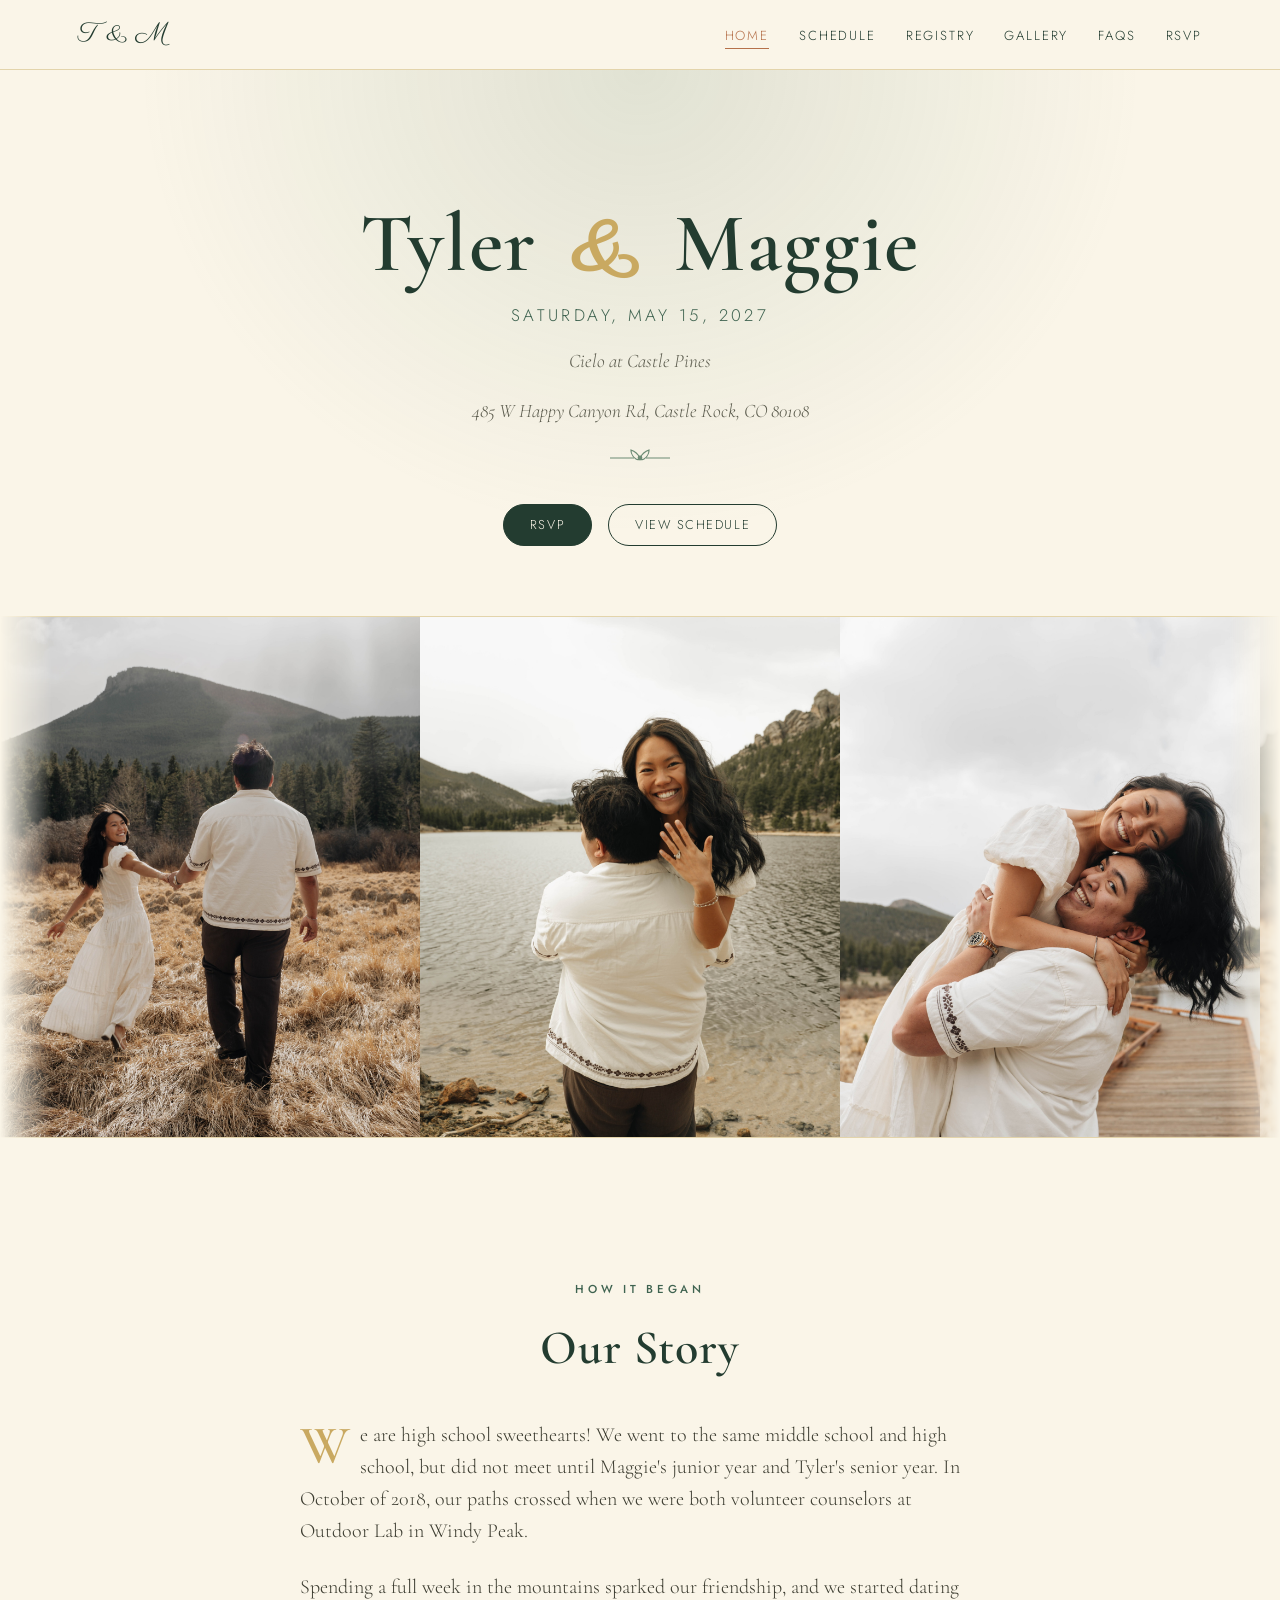
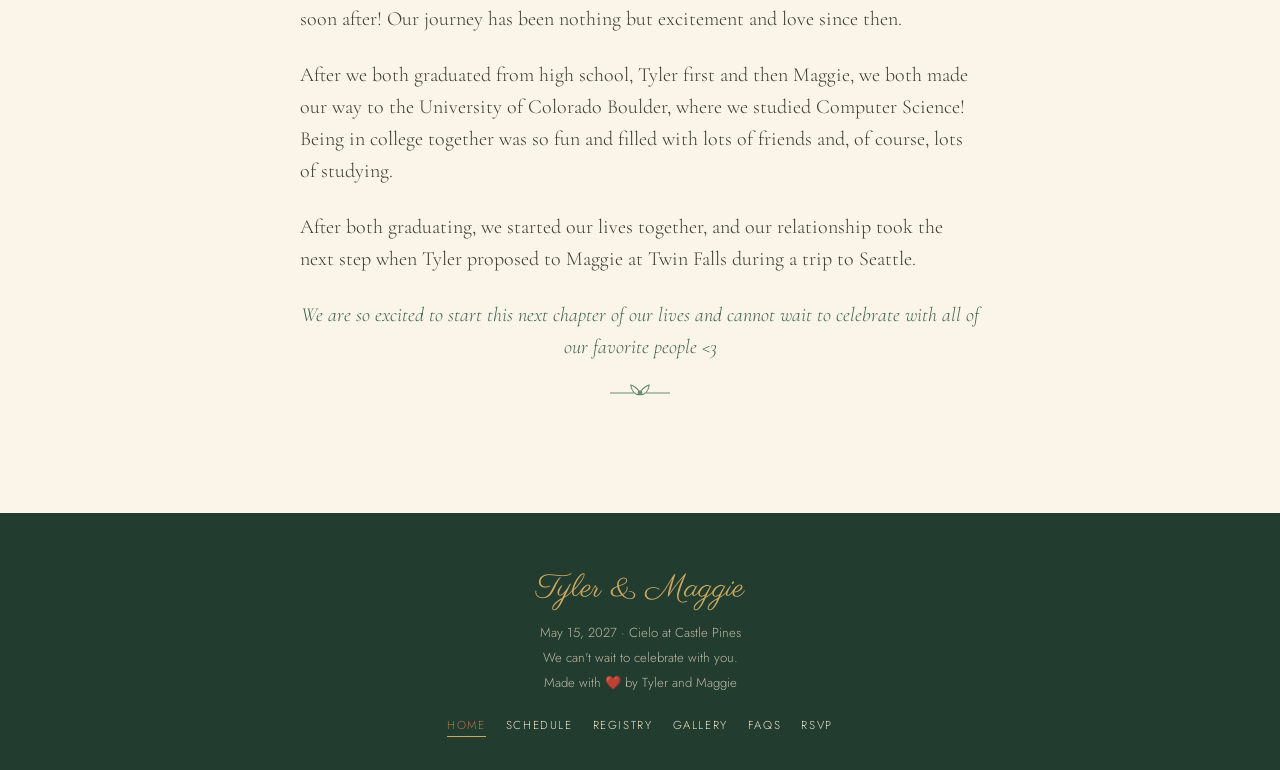
==== index.html @ 999fbcf8 "Push" ====
<!DOCTYPE html>
<html lang="en">
<head>
<meta charset="UTF-8">
<meta name="viewport" content="width=device-width, initial-scale=1.0">
<title>Tyler &amp; Maggie — adsMay 15, 2027</title>
<link rel="preconnect" href="https://fonts.googleapis.com">
<link href="https://fonts.googleapis.com/css2?family=Cormorant+Garamond:ital,wght@0,400;0,500;0,600;1,500&family=Jost:wght@300;400;500;600&family=Parisienne&display=swap" rel="stylesheet">
<link rel="stylesheet" href="styles.css">
</head>
<body>

<header>
  <div class="nav-wrap">
    <a href="index.html" class="brand">T &amp; M</a>
    <button class="nav-toggle" id="navToggle" aria-label="Toggle menu" aria-expanded="false">&#9776;</button>
    <nav>
      <ul id="navList">
        <li><a href="index.html">Home</a></li>
        <li><a href="schedule.html">Schedule</a></li>
        <li><a href="registry.html">Registry</a></li>
        <li><a href="gallery.html">Gallery</a></li>
        <li><a href="faqs.html">FAQs</a></li>
        <li><a href="rsvp.html">RSVP</a></li>
      </ul>
    </nav>
  </div>
</header>

<section class="hero">
  <h1 class="hero-names">Tyler <span class="hero-amp">&amp;</span> Maggie</h1>
  <p class="hero-date">Saturday, May 15, 2027</p>
  <p class="hero-loc">Cielo at Castle Pines</p>
  <p class="hero-loc">485 W Happy Canyon Rd, Castle Rock, CO 80108</p>
  <svg class="sprig" viewBox="0 0 64 24" fill="none" stroke="currentColor" stroke-width="1.2">
    <path d="M2 12h24M38 12h24"/>
    <path d="M32 12c-3-6-9-8-9-8s0 6 5 9c3 2 4-1 4-1z"/>
    <path d="M32 12c3-6 9-8 9-8s0 6-5 9c-3 2-4-1-4-1z"/>
    <circle cx="32" cy="12" r="2.4" fill="currentColor" stroke="none"/>
  </svg>
  <div class="hero-cta">
    <a href="rsvp.html" class="btn">RSVP</a>
    <a href="schedule.html" class="btn btn-outline">View Schedule</a>
  </div>
</section>

<div class="marquee-section">
  <div class="marquee-frame">
    <div class="marquee-track" id="marqueeTrack">
      <img src="/pictures/marquee1.JPG" alt="Couple photo one">
      <img src="/pictures/marquee2.JPG" alt="Couple photo two">
      <img src="/pictures/marquee3.JPG" alt="Couple photo three">
      <img src="/pictures/marquee4.JPG" alt="Couple photo four">
      <img src="/pictures/marquee1.JPG" alt="Couple photo one">
      <img src="/pictures/marquee2.JPG" alt="Couple photo two">
      <img src="/pictures/marquee3.JPG" alt="Couple photo three">
      <img src="/pictures/marquee4.JPG" alt="Couple photo four">
    </div>
  </div>
</div>

<section id="our-story">
  <div class="section-head">
    <p class="eyebrow">How It Began</p>
    <h2>Our Story</h2>
  </div>
  <div class="story-text">
    <p class="story-lead">We are high school sweethearts! We went to the same middle school and high school, but did not meet until Maggie's junior year and Tyler's senior year. In October of 2018, our paths crossed when we were both volunteer counselors at Outdoor Lab in Windy Peak.</p>
    <p>Spending a full week in the mountains sparked our friendship, and we started dating soon after! Our journey has been nothing but excitement and love since then.</p>
    <p>After we both graduated from high school, Tyler first and then Maggie, we both made our way to the University of Colorado Boulder, where we studied Computer Science! Being in college together was so fun and filled with lots of friends and, of course, lots of studying.</p>
    <p>After both graduating, we started our lives together, and our relationship took the next step when Tyler proposed to Maggie at Twin Falls during a trip to Seattle.</p>
    <p class="story-close">We are so excited to start this next chapter of our lives and cannot wait to celebrate with all of our favorite people <span aria-hidden="true">&lt;3</span></p>
  </div>
  <svg class="sprig" viewBox="0 0 64 24" fill="none" stroke="currentColor" stroke-width="1.2">
    <path d="M2 12h24M38 12h24"/>
    <path d="M32 12c-3-6-9-8-9-8s0 6 5 9c3 2 4-1 4-1z"/>
    <path d="M32 12c3-6 9-8 9-8s0 6-5 9c-3 2-4-1-4-1z"/>
    <circle cx="32" cy="12" r="2.4" fill="currentColor" stroke="none"/>
  </svg>
</section>

<footer>
  <span class="script">Tyler &amp; Maggie</span>
  <p>May 15, 2027 &middot; Cielo at Castle Pines</p>
  <p>We can't wait to celebrate with you.</p>
  <p>Made with ❤️ by Tyler and Maggie</p>
  <nav>
    <ul>
      <li><a href="index.html">Home</a></li>
      <li><a href="schedule.html">Schedule</a></li>
      <li><a href="registry.html">Registry</a></li>
      <li><a href="gallery.html">Gallery</a></li>
      <li><a href="faqs.html">FAQs</a></li>
      <li><a href="rsvp.html">RSVP</a></li>
    </ul>
  </nav>
</footer>

<script src="script.js"></script>
</body>
</html>
---- styles.css ----
:root{
  --evergreen-deep:#233c30;
  --evergreen:#3f6350;
  --evergreen-light:#6c8b74;
  --cream:#faf5e8;
  --parchment:#efe4c8;
  --parchment-dark:#e3d4ab;
  --gold:#c9a961;
  --rust:#b5714a;
  --ink:#2a2a22;
  --shadow: 0 10px 30px rgba(35,60,48,0.15);
}

*{box-sizing:border-box;}
html{scroll-behavior:smooth;}
body{
  margin:0;
  background:var(--cream);
  color:var(--ink);
  font-family:'Jost', sans-serif;
  font-weight:300;
  line-height:1.6;
  -webkit-font-smoothing:antialiased;
}
h1,h2,h3,h4{
  font-family:'Cormorant Garamond', serif;
  font-weight:600;
  color:var(--evergreen-deep);
  margin:0 0 .3em;
  letter-spacing:.02em;
}
.script{
  font-family:'Parisienne', cursive;
  font-weight:400;
  color:var(--gold);
}
a{color:inherit;}
img{max-width:100%;display:block;}
::selection{background:var(--gold);color:var(--cream);}
:focus-visible{outline:3px solid var(--rust);outline-offset:3px;}

.eyebrow{
  text-transform:uppercase;
  letter-spacing:.32em;
  font-size:.72rem;
  color:var(--evergreen);
  font-weight:500;
}

/* ---------- botanical divider ---------- */
.sprig{
  width:64px;height:24px;
  margin:18px auto;
  color:var(--evergreen-light);
  display:block;
}

/* ---------- header / nav ---------- */
header{
  position:sticky;top:0;z-index:100;
  background:rgba(250,245,232,0.94);
  backdrop-filter:blur(6px);
  border-bottom:1px solid var(--parchment-dark);
}
.nav-wrap{
  max-width:1180px;margin:0 auto;
  display:flex;align-items:center;justify-content:space-between;
  padding:14px 28px;
}
.brand{
  font-family:'Parisienne', cursive;
  font-size:1.6rem;
  color:var(--evergreen-deep);
  text-decoration:none;
}
nav ul{
  list-style:none;display:flex;gap:30px;margin:0;padding:0;
}
nav a{
  text-decoration:none;
  font-size:.82rem;
  letter-spacing:.14em;
  text-transform:uppercase;
  color:var(--evergreen-deep);
  position:relative;
  padding-bottom:4px;
}
nav a::after{
  content:"";position:absolute;left:0;bottom:0;
  width:0;height:1px;background:var(--rust);
  transition:width .3s ease;
}
nav a:hover::after, nav a:focus-visible::after{width:100%;}
nav a.active::after{width:100%;}
nav a.active{color:var(--rust);}
.nav-toggle{display:none;background:none;border:none;font-size:1.6rem;color:var(--evergreen-deep);cursor:pointer;}

@media (max-width:860px){
  nav ul{
    position:fixed;top:64px;right:0;left:0;
    flex-direction:column;background:var(--cream);
    padding:24px 28px;gap:20px;
    border-bottom:1px solid var(--parchment-dark);
    transform:translateY(-130%);
    transition:transform .35s ease;
  }
  nav ul.open{transform:translateY(0);}
  .nav-toggle{display:block;}
}

/* ---------- page header banner (for inner pages) ---------- */
.page-banner{
  padding:90px 24px 24px;
  text-align:center;
  background:
    radial-gradient(ellipse at top, rgba(108,139,116,0.18), transparent 60%),
    var(--cream);
}
.page-banner h1{font-size:clamp(2.2rem,5vw,3.4rem);}
.page-banner p{color:var(--evergreen);letter-spacing:.14em;text-transform:uppercase;font-size:.8rem;margin-top:6px;}

/* ---------- hero (home page) ---------- */
.hero{
  position:relative;
  padding:120px 24px 70px;
  text-align:center;
  background:
    radial-gradient(ellipse at top, rgba(108,139,116,0.18), transparent 60%),
    var(--cream);
  overflow:hidden;
}
.hero-names{
  font-size:clamp(2.6rem,7vw,5.2rem);
  line-height:1.05;
  margin:10px 0 6px;
}
.hero-amp{color:var(--gold);font-family:'Parisienne',cursive;padding:0 12px;}
.hero-date{
  font-size:1.05rem;letter-spacing:.2em;text-transform:uppercase;
  color:var(--evergreen);margin-top:8px;
}
.hero-loc{color:#5b5b4d;margin-top:6px;font-style:italic;font-family:'Cormorant Garamond',serif;font-size:1.2rem;}
.hero-address{color:#8a8a78;margin-top:4px;font-size:.8rem;letter-spacing:.08em;text-transform:uppercase;}

.hero-cta{
  display:flex;gap:16px;justify-content:center;margin-top:34px;flex-wrap:wrap;
}

/* ---------- marquee ---------- */
.marquee-section{padding:0 0 90px;}
.marquee-frame{
  position:relative;
  overflow:hidden;
  border-top:1px solid var(--parchment-dark);
  border-bottom:1px solid var(--parchment-dark);
  mask-image: linear-gradient(90deg, transparent, black 4%, black 96%, transparent);
  -webkit-mask-image: linear-gradient(90deg, transparent, black 4%, black 96%, transparent);
}
.marquee-track{
  display:flex;
  width:max-content;
  gap:0;
  animation:scroll-left 28s linear infinite;
}
.marquee-track img{
  width:420px;height:520px;object-fit:cover;
  display:block;
  margin:0;
  border:0;
}
@keyframes scroll-left{
  from{transform:translateX(0);}
  to{transform:translateX(-50%);}
}

/* ---------- generic section ---------- */
section{padding:40px 24px 90px;max-width:1180px;margin:0 auto;}
.section-head{text-align:center;margin-bottom:32px;}
.section-head h2{font-size:clamp(2rem,4vw,3rem);}

.band-alt-wrap{background:var(--parchment);}
.band-alt-wrap section{padding:40px 24px 70px;}

/* ---------- our story ---------- */
.story-text{
  max-width:680px;margin:0 auto;
  font-family:'Cormorant Garamond', serif;
  font-size:1.25rem;
  color:#3c3c30;
}
.story-text p{margin:0 0 24px;}
.story-text p:last-child{margin-bottom:0;}
.story-lead::first-letter{
  font-size:3.4rem;
  float:left;
  line-height:.8;
  padding:6px 10px 0 0;
  color:var(--gold);
  font-weight:600;
}
.story-close{
  font-style:italic;
  color:var(--evergreen);
  text-align:center;
}

/* ---------- intro teasers on home ---------- */
.teaser-grid{
  display:grid;grid-template-columns:repeat(auto-fit,minmax(220px,1fr));
  gap:26px;
}
.teaser-card{
  background:#fff;border:1px solid var(--parchment-dark);
  border-radius:6px;padding:34px 24px;text-align:center;
  text-decoration:none;
  transition:transform .25s ease, box-shadow .25s ease;
}
.teaser-card:hover{transform:translateY(-6px);box-shadow:var(--shadow);}
.teaser-icon{width:38px;height:38px;margin:0 auto 14px;color:var(--evergreen);}
.teaser-card h3{font-size:1.3rem;margin-bottom:6px;}
.teaser-card p{font-size:.85rem;color:#6b6b5e;margin:0;}

/* ---------- schedule ---------- */
.timeline{
  position:relative;max-width:640px;margin:0 auto;
  padding-left:36px;
}
.timeline::before{
  content:"";position:absolute;left:6px;top:6px;bottom:6px;
  width:1px;background:var(--evergreen-light);
}
.tl-item{position:relative;padding-bottom:44px;}
.tl-item:last-child{padding-bottom:0;}
.tl-item::before{
  content:"";position:absolute;left:-36px;top:4px;
  width:13px;height:13px;border-radius:50%;
  background:var(--cream);border:2px solid var(--gold);
}
.tl-time{
  font-size:.78rem;letter-spacing:.16em;text-transform:uppercase;
  color:var(--rust);font-weight:500;
}
.tl-item h3{margin:4px 0 4px;font-size:1.5rem;}
.tl-item p{margin:0;color:#54544a;font-size:.95rem;}

/* ---------- registry ---------- */
.registry-grid{
  display:grid;grid-template-columns:repeat(auto-fit,minmax(230px,1fr));
  gap:26px;
}
.registry-single{
  max-width:420px;margin:0 auto;text-align:center;
  background:#fff;border:1px solid var(--parchment-dark);
  border-radius:6px;padding:50px 40px;box-shadow:var(--shadow);
}
.registry-single .registry-icon{width:48px;height:48px;margin:0 auto 18px;color:var(--evergreen);}
.registry-single h3{font-size:1.7rem;margin-bottom:10px;}
.registry-single p{font-size:.95rem;color:#6b6b5e;margin-bottom:26px;line-height:1.7;}
.registry-card{
  background:#fff;border:1px solid var(--parchment-dark);
  border-radius:6px;padding:34px 24px;text-align:center;
  transition:transform .25s ease, box-shadow .25s ease;
}
.registry-card:hover{transform:translateY(-6px);box-shadow:var(--shadow);}
.registry-icon{
  width:44px;height:44px;margin:0 auto 16px;color:var(--evergreen);
}
.registry-card h3{font-size:1.4rem;margin-bottom:8px;}
.registry-card p{font-size:.88rem;color:#6b6b5e;margin-bottom:20px;}
.btn{
  display:inline-block;padding:10px 26px;
  background:var(--evergreen-deep);color:var(--cream);
  text-decoration:none;border-radius:30px;font-size:.8rem;
  letter-spacing:.12em;text-transform:uppercase;
  border:1px solid var(--evergreen-deep);
  transition:background .25s ease, color .25s ease;
  cursor:pointer;font-family:'Jost',sans-serif;
}
.btn:hover{background:transparent;color:var(--evergreen-deep);}
.btn-outline{background:transparent;color:var(--evergreen-deep);}
.btn-outline:hover{background:var(--evergreen-deep);color:var(--cream);}

/* ---------- gallery wall ---------- */
.gallery-wall{
  display:grid;
  grid-template-columns:repeat(4, 1fr);
  grid-auto-rows:150px;
  gap:6px;
}
.tile{
  overflow:hidden;
  border-radius:18px;
  position:relative;
}
.tile img{
  width:100%;height:100%;
  object-fit:cover;
  display:block;
  transition:transform .4s ease;
}
.tile:hover img{transform:scale(1.06);}

/* Three 4-column x 2-row blocks stacked to form a 4x6 grid — 12 tiles, no gaps */
.tile:nth-child(1){grid-column:1 / 3;grid-row:1 / 3;}
.tile:nth-child(2){grid-column:3 / 4;grid-row:1 / 2;}
.tile:nth-child(3){grid-column:4 / 5;grid-row:1 / 2;}
.tile:nth-child(4){grid-column:3 / 5;grid-row:2 / 3;}

.tile:nth-child(5){grid-column:1 / 2;grid-row:3 / 4;}
.tile:nth-child(6){grid-column:2 / 3;grid-row:3 / 4;}
.tile:nth-child(7){grid-column:1 / 3;grid-row:4 / 5;}
.tile:nth-child(8){grid-column:3 / 5;grid-row:3 / 5;}

.tile:nth-child(9){grid-column:1 / 3;grid-row:5 / 6;}
.tile:nth-child(10){grid-column:1 / 2;grid-row:6 / 7;}
.tile:nth-child(11){grid-column:2 / 3;grid-row:6 / 7;}
.tile:nth-child(12){grid-column:3 / 5;grid-row:5 / 7;}

@media (max-width:700px){
  .gallery-wall{grid-template-columns:repeat(2, 1fr);grid-auto-rows:150px;}
  .gallery-wall .tile{grid-column:auto !important;grid-row:span 1 !important;}
}

/* ---------- FAQ ---------- */
.faq-list{max-width:760px;margin:0 auto;}
details{
  border-bottom:1px solid var(--parchment-dark);
  padding:20px 4px;
}
summary{
  cursor:pointer;list-style:none;
  display:flex;align-items:center;justify-content:space-between;
  font-family:'Cormorant Garamond',serif;font-size:1.3rem;
  color:var(--evergreen-deep);font-weight:600;
}
summary::-webkit-details-marker{display:none;}
summary::after{
  content:"+";font-size:1.5rem;color:var(--rust);
  transition:transform .3s ease;font-family:'Jost',sans-serif;font-weight:300;
}
details[open] summary::after{transform:rotate(45deg);}
details p{margin:14px 0 0;color:#54544a;font-size:.95rem;padding-right:20px;}

/* ---------- RSVP ---------- */
.rsvp-box{
  max-width:680px;margin:0 auto;
  background:#fff;border:1px solid var(--parchment-dark);
  border-radius:8px;padding:50px 40px;box-shadow:var(--shadow);
}
.form-row{margin-bottom:22px;display:flex;flex-direction:column;gap:8px;}
.form-row label{
  font-size:.78rem;letter-spacing:.12em;text-transform:uppercase;
  color:var(--evergreen);
}
.form-row input[type=text], .form-row input[type=email], .form-row input[type=number], .form-row select, .form-row textarea{
  font-family:'Jost',sans-serif;font-size:1rem;
  padding:11px 14px;border:1px solid var(--parchment-dark);
  border-radius:4px;background:var(--cream);color:var(--ink);
}
.form-row textarea{resize:vertical;min-height:90px;}
.two-col{display:grid;grid-template-columns:1fr 1fr;gap:20px;}
.radio-group{display:flex;gap:14px;}
.radio-group label{
  flex:1;text-align:center;padding:12px;border:1px solid var(--parchment-dark);
  border-radius:4px;cursor:pointer;font-size:.85rem;text-transform:none;letter-spacing:0;
  color:var(--ink);transition:all .2s ease;
}
.radio-group input{display:none;}
.radio-group input:checked + span{color:var(--cream);}
.radio-group label:has(input:checked){background:var(--evergreen-deep);border-color:var(--evergreen-deep);color:var(--cream);}
.rsvp-section-label{
  font-family:'Cormorant Garamond',serif;font-style:italic;
  color:var(--evergreen);font-size:1.1rem;
  margin:8px 0 16px;padding-top:10px;
  border-top:1px solid var(--parchment-dark);
}
.rsvp-section-label:first-child{border-top:0;padding-top:0;margin-top:0;}
.guest-card{
  background:var(--cream);border:1px solid var(--parchment-dark);
  border-radius:6px;padding:20px 20px 4px;margin-bottom:18px;
  animation:fade-in .25s ease;
}
.guest-card h4{
  font-size:1.05rem;color:var(--rust);margin-bottom:14px;
  letter-spacing:.04em;
}
@keyframes fade-in{
  from{opacity:0;transform:translateY(-6px);}
  to{opacity:1;transform:translateY(0);}
}
.rsvp-submit{width:100%;text-align:center;padding:14px;font-size:.85rem;margin-top:6px;}
.seal{
  width:80px;height: 80px;border-radius:50%;
  background:var(--rust);color:var(--cream);
  display:flex;align-items:center;justify-content:center;
  margin:0 auto 18px;font-family:'Parisienne',cursive;font-size:1.5rem;
  box-shadow:0 4px 10px rgba(181,113,74,.4);
}
.form-msg{text-align:center;margin-top:16px;font-size:.9rem;color:var(--evergreen);display:none;}

@media (max-width:600px){
  .two-col{grid-template-columns:1fr;}
  .rsvp-box{padding:36px 22px;}
}

/* ---------- footer ---------- */
footer{
  background:var(--evergreen-deep);color:var(--parchment);
  text-align:center;padding:50px 24px 34px;
}
footer .script{color:var(--gold);font-size:2rem;display:block;margin-bottom:8px;}
footer p{font-size:.82rem;opacity:.75;margin:4px 0;}
footer nav{margin-top:18px;}
footer nav ul{
  position:static;flex-direction:row;justify-content:center;flex-wrap:wrap;
  background:transparent;padding:0;transform:none;border:0;gap:20px;
}
footer nav a{color:var(--parchment);font-size:.72rem;}
footer nav a::after{background:var(--gold);}

@media (prefers-reduced-motion: reduce){
  html{scroll-behavior:auto;}
  .marquee-track{animation:none;}
  *{transition:none !important;}
}
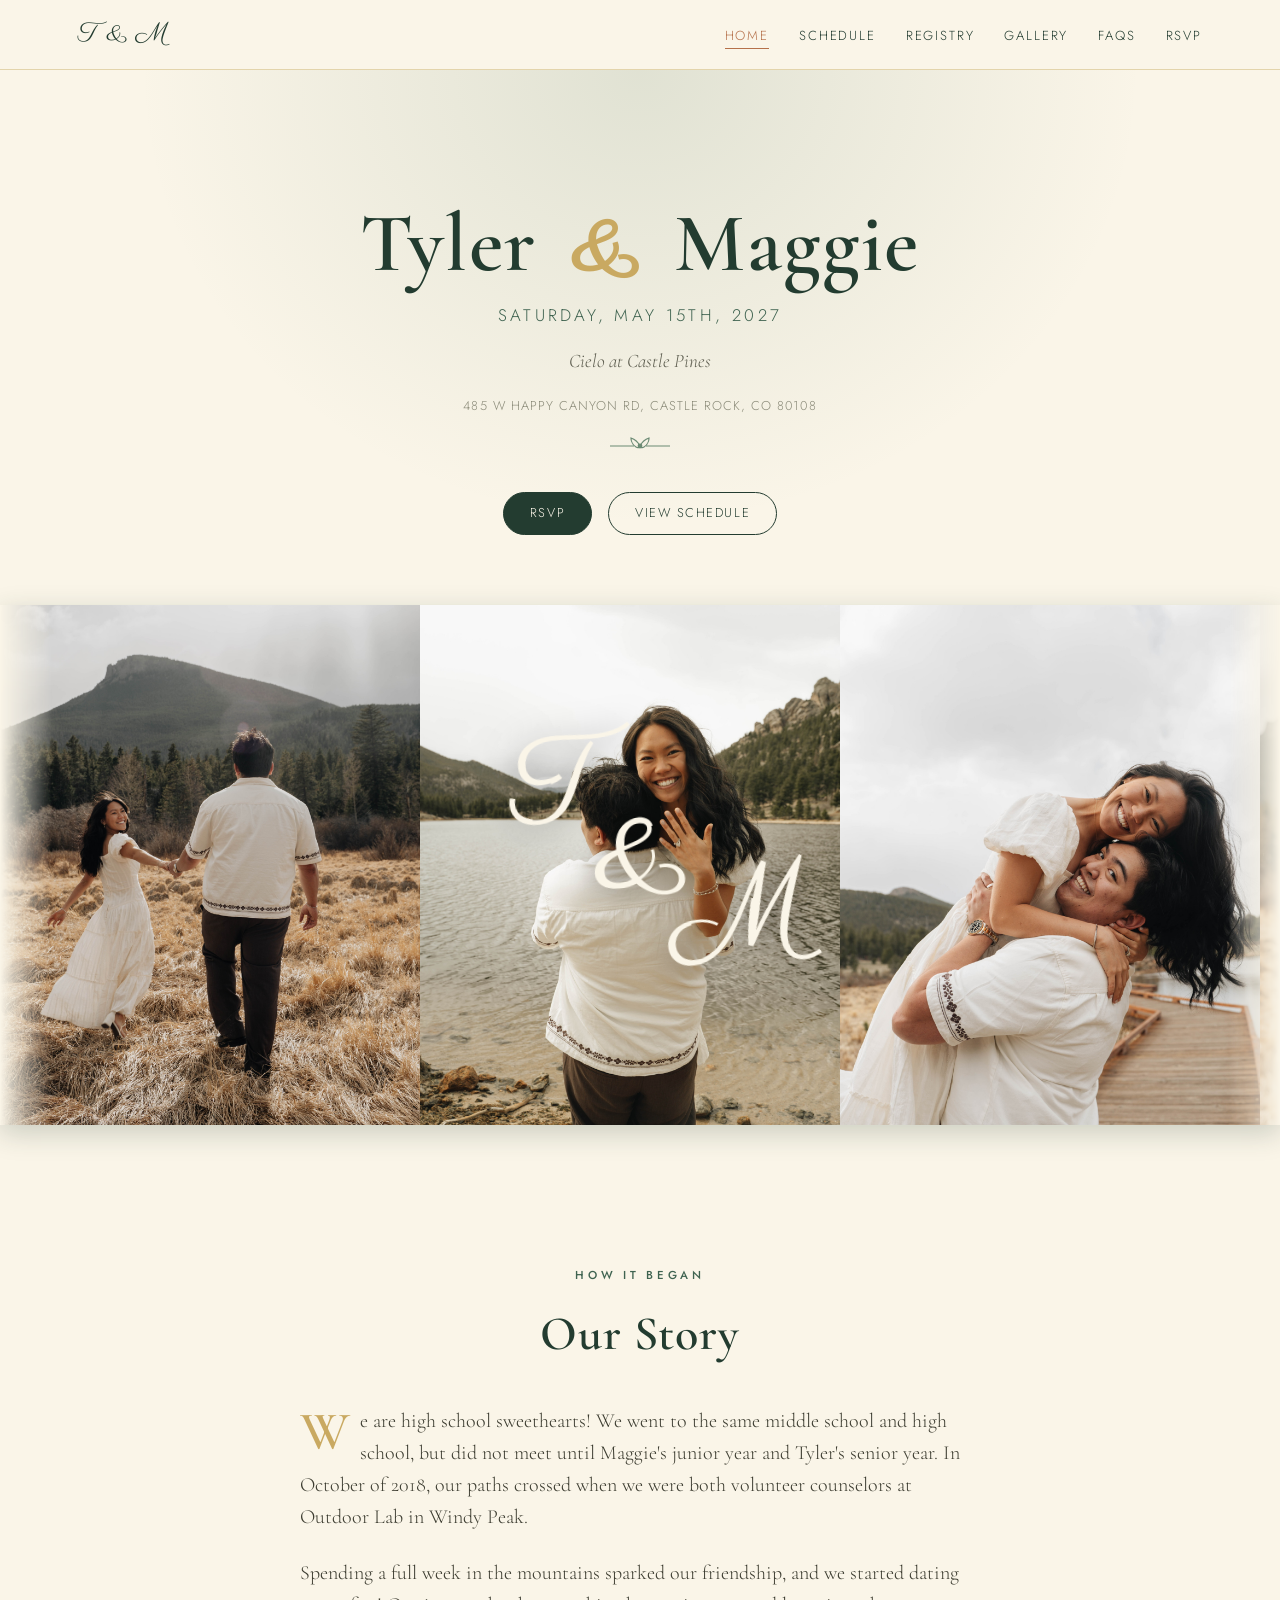
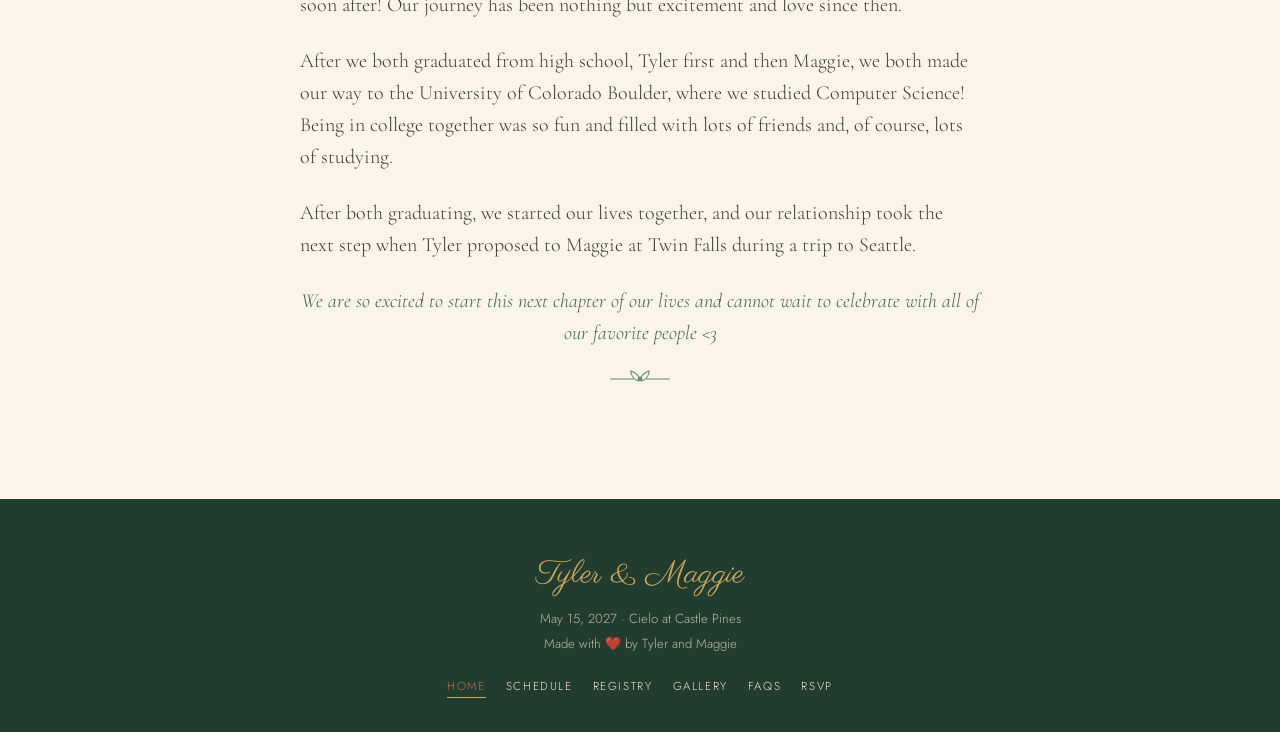
==== commit 8febc3f7: "Updates" ====
--- a/index.html
+++ b/index.html
@@ -3,7 +3,7 @@
 <head>
 <meta charset="UTF-8">
 <meta name="viewport" content="width=device-width, initial-scale=1.0">
-<title>Tyler &amp; Maggie — adsMay 15, 2027</title>
+<title>Tyler &amp; Maggie — May 15, 2027</title>
 <link rel="preconnect" href="https://fonts.googleapis.com">
 <link href="https://fonts.googleapis.com/css2?family=Cormorant+Garamond:ital,wght@0,400;0,500;0,600;1,500&family=Jost:wght@300;400;500;600&family=Parisienne&display=swap" rel="stylesheet">
 <link rel="stylesheet" href="styles.css">
@@ -29,9 +29,9 @@
 
 <section class="hero">
   <h1 class="hero-names">Tyler <span class="hero-amp">&amp;</span> Maggie</h1>
-  <p class="hero-date">Saturday, May 15, 2027</p>
+  <p class="hero-date">Saturday, May 15th, 2027</p>
   <p class="hero-loc">Cielo at Castle Pines</p>
-  <p class="hero-loc">485 W Happy Canyon Rd, Castle Rock, CO 80108</p>
+  <p class="hero-address">485 W Happy Canyon Rd, Castle Rock, CO 80108</p>
   <svg class="sprig" viewBox="0 0 64 24" fill="none" stroke="currentColor" stroke-width="1.2">
     <path d="M2 12h24M38 12h24"/>
     <path d="M32 12c-3-6-9-8-9-8s0 6 5 9c3 2 4-1 4-1z"/>
@@ -46,15 +46,24 @@
 
 <div class="marquee-section">
   <div class="marquee-frame">
-    <div class="marquee-track" id="marqueeTrack">
-      <img src="/pictures/marquee1.JPG" alt="Couple photo one">
-      <img src="/pictures/marquee2.JPG" alt="Couple photo two">
-      <img src="/pictures/marquee3.JPG" alt="Couple photo three">
-      <img src="/pictures/marquee4.JPG" alt="Couple photo four">
-      <img src="/pictures/marquee1.JPG" alt="Couple photo one">
-      <img src="/pictures/marquee2.JPG" alt="Couple photo two">
-      <img src="/pictures/marquee3.JPG" alt="Couple photo three">
-      <img src="/pictures/marquee4.JPG" alt="Couple photo four">
+    <div class="marquee-viewport">
+      <div class="marquee-track" id="marqueeTrack">
+        <img src="/pictures/marquee1.JPG" alt="Couple photo one">
+        <img src="/pictures/marquee2.JPG" alt="Couple photo two">
+        <img src="/pictures/marquee3.JPG" alt="Couple photo three">
+        <img src="/pictures/marquee4.JPG" alt="Couple photo four">
+        <img src="/pictures/marquee1.JPG" alt="" aria-hidden="true">
+        <img src="/pictures/marquee2.JPG" alt="" aria-hidden="true">
+        <img src="/pictures/marquee3.JPG" alt="" aria-hidden="true">
+        <img src="/pictures/marquee4.JPG" alt="" aria-hidden="true">
+      </div>
+    </div>
+    <div class="marquee-overlay" aria-hidden="true">
+      <svg viewBox="0 0 300 260" class="monogram-svg">
+        <text x="40" y="90" class="monogram-letter monogram-1">T</text>
+        <text x="110" y="150" class="monogram-letter monogram-2">&amp;</text>
+        <text x="180" y="210" class="monogram-letter monogram-3">M</text>
+      </svg>
     </div>
   </div>
 </div>
@@ -82,7 +91,6 @@
 <footer>
   <span class="script">Tyler &amp; Maggie</span>
   <p>May 15, 2027 &middot; Cielo at Castle Pines</p>
-  <p>We can't wait to celebrate with you.</p>
   <p>Made with ❤️ by Tyler and Maggie</p>
   <nav>
     <ul>
--- a/styles.css
+++ b/styles.css
@@ -12,7 +12,7 @@
 }
 
 *{box-sizing:border-box;}
-html{scroll-behavior:smooth;}
+html{scroll-behavior:smooth;overflow-x:hidden;}
 body{
   margin:0;
   background:var(--cream);
@@ -21,6 +21,7 @@
   font-weight:300;
   line-height:1.6;
   -webkit-font-smoothing:antialiased;
+  overflow-x:hidden;
 }
 h1,h2,h3,h4{
   font-family:'Cormorant Garamond', serif;
@@ -105,7 +106,8 @@
     transition:transform .35s ease;
   }
   nav ul.open{transform:translateY(0);}
-  .nav-toggle{display:block;}
+  .nav-toggle{display:block;order:2;}
+  .nav-wrap nav{order:1;}
 }
 
 /* ---------- page header banner (for inner pages) ---------- */
@@ -150,9 +152,10 @@
 .marquee-section{padding:0 0 90px;}
 .marquee-frame{
   position:relative;
+  box-shadow:inset 0 0 0 3px var(--cream), 0 8px 26px rgba(35,60,48,0.22);
+}
+.marquee-viewport{
   overflow:hidden;
-  border-top:1px solid var(--parchment-dark);
-  border-bottom:1px solid var(--parchment-dark);
   mask-image: linear-gradient(90deg, transparent, black 4%, black 96%, transparent);
   -webkit-mask-image: linear-gradient(90deg, transparent, black 4%, black 96%, transparent);
 }
@@ -172,6 +175,29 @@
   from{transform:translateX(0);}
   to{transform:translateX(-50%);}
 }
+
+.marquee-overlay{
+  position:absolute;inset:0;
+  display:flex;align-items:center;justify-content:center;
+  pointer-events:none;
+  z-index:5;
+}
+.monogram-svg{
+  width:340px;max-width:78%;
+  overflow:visible;
+}
+.monogram-letter{
+  font-family:'Parisienne', cursive;
+  font-size:100px;
+  fill:var(--cream);
+  fill-opacity:0;
+  stroke:var(--cream);
+  stroke-width:2.5;
+  filter:drop-shadow(0 4px 14px rgba(0,0,0,0.5));
+}
+.monogram-1{transform:rotate(-8deg);transform-origin:40px 90px;}
+.monogram-2{transform:rotate(-4deg);transform-origin:110px 150px;}
+.monogram-3{transform:rotate(-9deg);transform-origin:180px 210px;}
 
 /* ---------- generic section ---------- */
 section{padding:40px 24px 90px;max-width:1180px;margin:0 auto;}
@@ -281,43 +307,66 @@
 .btn-outline:hover{background:var(--evergreen-deep);color:var(--cream);}
 
 /* ---------- gallery wall ---------- */
+.gallery-sparkle-wrap{
+  position:relative;
+}
 .gallery-wall{
   display:grid;
   grid-template-columns:repeat(4, 1fr);
-  grid-auto-rows:150px;
+  grid-auto-rows:278px;
   gap:6px;
+}
+.sparkle{
+  position:absolute;
+  color:var(--gold);
+  pointer-events:none;
+  z-index:6;
+  text-shadow:0 0 6px rgba(201,169,97,0.9), 0 0 2px rgba(255,255,255,0.8);
+  animation-name:sparkle-twinkle;
+  animation-timing-function:ease-in-out;
+  animation-iteration-count:infinite;
+}
+@keyframes sparkle-twinkle{
+  0%, 100%{opacity:0;transform:scale(0.3) rotate(0deg);}
+  50%{opacity:1;transform:scale(1) rotate(180deg);}
 }
 .tile{
   overflow:hidden;
   border-radius:18px;
   position:relative;
+  transition:transform .12s ease-out, box-shadow .2s ease-out;
+  will-change:transform;
+}
+.tile:hover{
+  box-shadow:0 18px 34px rgba(35,60,48,0.28);
+  z-index:2;
 }
 .tile img{
   width:100%;height:100%;
   object-fit:cover;
   display:block;
-  transition:transform .4s ease;
-}
-.tile:hover img{transform:scale(1.06);}
-
-/* Three 4-column x 2-row blocks stacked to form a 4x6 grid — 12 tiles, no gaps */
+}
+
+/* Explicit placement on a 4-column x 6-row grid (24 cells), 12 tiles.
+   Every tile spans equal columns and rows, so every photo is a true square —
+   just in two different sizes, fitted together with no gaps. */
 .tile:nth-child(1){grid-column:1 / 3;grid-row:1 / 3;}
 .tile:nth-child(2){grid-column:3 / 4;grid-row:1 / 2;}
 .tile:nth-child(3){grid-column:4 / 5;grid-row:1 / 2;}
-.tile:nth-child(4){grid-column:3 / 5;grid-row:2 / 3;}
-
-.tile:nth-child(5){grid-column:1 / 2;grid-row:3 / 4;}
-.tile:nth-child(6){grid-column:2 / 3;grid-row:3 / 4;}
-.tile:nth-child(7){grid-column:1 / 3;grid-row:4 / 5;}
-.tile:nth-child(8){grid-column:3 / 5;grid-row:3 / 5;}
-
-.tile:nth-child(9){grid-column:1 / 3;grid-row:5 / 6;}
-.tile:nth-child(10){grid-column:1 / 2;grid-row:6 / 7;}
-.tile:nth-child(11){grid-column:2 / 3;grid-row:6 / 7;}
+.tile:nth-child(4){grid-column:3 / 4;grid-row:2 / 3;}
+.tile:nth-child(5){grid-column:4 / 5;grid-row:2 / 3;}
+
+.tile:nth-child(6){grid-column:1 / 2;grid-row:3 / 4;}
+.tile:nth-child(7){grid-column:2 / 3;grid-row:3 / 4;}
+.tile:nth-child(8){grid-column:1 / 2;grid-row:4 / 5;}
+.tile:nth-child(9){grid-column:2 / 3;grid-row:4 / 5;}
+.tile:nth-child(10){grid-column:3 / 5;grid-row:3 / 5;}
+
+.tile:nth-child(11){grid-column:1 / 3;grid-row:5 / 7;}
 .tile:nth-child(12){grid-column:3 / 5;grid-row:5 / 7;}
 
 @media (max-width:700px){
-  .gallery-wall{grid-template-columns:repeat(2, 1fr);grid-auto-rows:150px;}
+  .gallery-wall{grid-template-columns:repeat(2, 1fr);grid-auto-rows:160px;}
   .gallery-wall .tile{grid-column:auto !important;grid-row:span 1 !important;}
 }
 
@@ -352,12 +401,29 @@
   font-size:.78rem;letter-spacing:.12em;text-transform:uppercase;
   color:var(--evergreen);
 }
-.form-row input[type=text], .form-row input[type=email], .form-row input[type=number], .form-row select, .form-row textarea{
+.form-row input[type=text], .form-row input[type=tel], .form-row input[type=email], .form-row input[type=number], .form-row select, .form-row textarea{
   font-family:'Jost',sans-serif;font-size:1rem;
   padding:11px 14px;border:1px solid var(--parchment-dark);
   border-radius:4px;background:var(--cream);color:var(--ink);
 }
 .form-row textarea{resize:vertical;min-height:90px;}
+.field-error{
+  display:none;
+  color:var(--rust);
+  font-size:.78rem;
+  letter-spacing:0;
+  text-transform:none;
+  margin-top:-2px;
+}
+.form-row input.invalid,
+.form-row select.invalid{
+  border-color:var(--rust);
+  background:#fdf3ef;
+}
+.form-row input.invalid + .field-error,
+.form-row .field-error.show{
+  display:block;
+}
 .two-col{display:grid;grid-template-columns:1fr 1fr;gap:20px;}
 .radio-group{display:flex;gap:14px;}
 .radio-group label{
@@ -390,7 +456,7 @@
 }
 .rsvp-submit{width:100%;text-align:center;padding:14px;font-size:.85rem;margin-top:6px;}
 .seal{
-  width:80px;height: 80px;border-radius:50%;
+  width:56px;height:56px;border-radius:50%;
   background:var(--rust);color:var(--cream);
   display:flex;align-items:center;justify-content:center;
   margin:0 auto 18px;font-family:'Parisienne',cursive;font-size:1.5rem;
@@ -401,6 +467,14 @@
 @media (max-width:600px){
   .two-col{grid-template-columns:1fr;}
   .rsvp-box{padding:36px 22px;}
+  .hero{padding:90px 20px 50px;}
+  .hero-names{font-size:2.3rem;}
+  .page-banner{padding:70px 20px 20px;}
+  .marquee-track img{width:220px;height:300px;}
+  .monogram-svg{width:220px;}
+  .story-text{font-size:1.05rem;}
+  .story-lead::first-letter{font-size:2.6rem;padding:4px 8px 0 0;}
+  .radio-group{flex-wrap:wrap;}
 }
 
 /* ---------- footer ---------- */
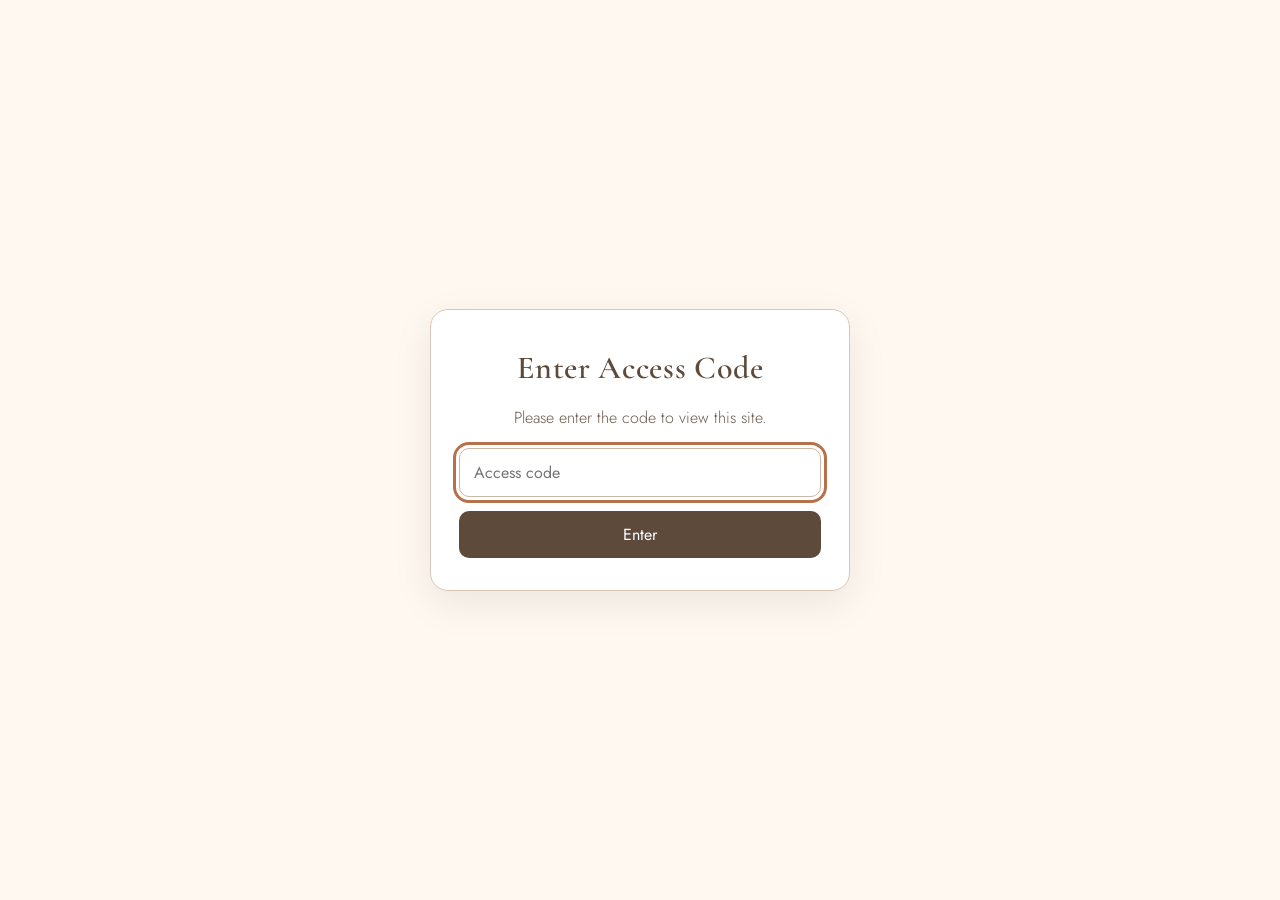
==== commit 8569a196: "Auth code and form updates" ====
--- a/index.html
+++ b/index.html
@@ -1,109 +1,123 @@
 <!DOCTYPE html>
 <html lang="en">
 <head>
-<meta charset="UTF-8">
-<meta name="viewport" content="width=device-width, initial-scale=1.0">
-<title>Tyler &amp; Maggie — May 15, 2027</title>
-<link rel="preconnect" href="https://fonts.googleapis.com">
-<link href="https://fonts.googleapis.com/css2?family=Cormorant+Garamond:ital,wght@0,400;0,500;0,600;1,500&family=Jost:wght@300;400;500;600&family=Parisienne&display=swap" rel="stylesheet">
-<link rel="stylesheet" href="styles.css">
+  <meta charset="UTF-8">
+  <meta name="viewport" content="width=device-width, initial-scale=1.0">
+  <title>Tyler &amp; Maggie — May 15, 2027</title>
+  <link rel="preconnect" href="https://fonts.googleapis.com">
+  <link href="https://fonts.googleapis.com/css2?family=Cormorant+Garamond:ital,wght@0,400;0,500;0,600;1,500&family=Jost:wght@300;400;500;600&family=Parisienne&display=swap" rel="stylesheet">
+  <link rel="stylesheet" href="styles.css">
 </head>
 <body>
 
-<header>
-  <div class="nav-wrap">
-    <a href="index.html" class="brand">T &amp; M</a>
-    <button class="nav-toggle" id="navToggle" aria-label="Toggle menu" aria-expanded="false">&#9776;</button>
-    <nav>
-      <ul id="navList">
-        <li><a href="index.html">Home</a></li>
-        <li><a href="schedule.html">Schedule</a></li>
-        <li><a href="registry.html">Registry</a></li>
-        <li><a href="gallery.html">Gallery</a></li>
-        <li><a href="faqs.html">FAQs</a></li>
-        <li><a href="rsvp.html">RSVP</a></li>
-      </ul>
-    </nav>
+  <div id="accessGate">
+    <div class="gate-card">
+      <h2>Enter Access Code</h2>
+      <p>Please enter the code to view this site.</p>
+      <input type="password" id="accessCode" placeholder="Access code" autocomplete="off">
+      <button type="button" id="accessSubmit">Enter</button>
+      <p id="accessError" hidden>Incorrect code. Please try again.</p>
+    </div>
   </div>
-</header>
 
-<section class="hero">
-  <h1 class="hero-names">Tyler <span class="hero-amp">&amp;</span> Maggie</h1>
-  <p class="hero-date">Saturday, May 15th, 2027</p>
-  <p class="hero-loc">Cielo at Castle Pines</p>
-  <p class="hero-address">485 W Happy Canyon Rd, Castle Rock, CO 80108</p>
-  <svg class="sprig" viewBox="0 0 64 24" fill="none" stroke="currentColor" stroke-width="1.2">
-    <path d="M2 12h24M38 12h24"/>
-    <path d="M32 12c-3-6-9-8-9-8s0 6 5 9c3 2 4-1 4-1z"/>
-    <path d="M32 12c3-6 9-8 9-8s0 6-5 9c-3 2-4-1-4-1z"/>
-    <circle cx="32" cy="12" r="2.4" fill="currentColor" stroke="none"/>
-  </svg>
-  <div class="hero-cta">
-    <a href="rsvp.html" class="btn">RSVP</a>
-    <a href="schedule.html" class="btn btn-outline">View Schedule</a>
-  </div>
-</section>
+  <div id="siteContent" hidden>
 
-<div class="marquee-section">
-  <div class="marquee-frame">
-    <div class="marquee-viewport">
-      <div class="marquee-track" id="marqueeTrack">
-        <img src="/pictures/marquee1.JPG" alt="Couple photo one">
-        <img src="/pictures/marquee2.JPG" alt="Couple photo two">
-        <img src="/pictures/marquee3.JPG" alt="Couple photo three">
-        <img src="/pictures/marquee4.JPG" alt="Couple photo four">
-        <img src="/pictures/marquee1.JPG" alt="" aria-hidden="true">
-        <img src="/pictures/marquee2.JPG" alt="" aria-hidden="true">
-        <img src="/pictures/marquee3.JPG" alt="" aria-hidden="true">
-        <img src="/pictures/marquee4.JPG" alt="" aria-hidden="true">
+    <header>
+      <div class="nav-wrap">
+        <a href="index.html" class="brand">T &amp; M</a>
+        <button class="nav-toggle" id="navToggle" aria-label="Toggle menu" aria-expanded="false">&#9776;</button>
+        <nav>
+          <ul id="navList">
+            <li><a href="index.html">Home</a></li>
+            <li><a href="schedule.html">Schedule</a></li>
+            <li><a href="registry.html">Registry</a></li>
+            <li><a href="gallery.html">Gallery</a></li>
+            <li><a href="faqs.html">FAQs</a></li>
+            <li><a href="rsvp.html">RSVP</a></li>
+          </ul>
+        </nav>
+      </div>
+    </header>
+
+    <section class="hero">
+      <h1 class="hero-names">Tyler <span class="hero-amp">&amp;</span> Maggie</h1>
+      <p class="hero-date">Saturday, May 15th, 2027</p>
+      <p class="hero-loc">Cielo at Castle Pines</p>
+      <p class="hero-address">485 W Happy Canyon Rd, Castle Rock, CO 80108</p>
+      <svg class="sprig" viewBox="0 0 64 24" fill="none" stroke="currentColor" stroke-width="1.2">
+        <path d="M2 12h24M38 12h24"/>
+        <path d="M32 12c-3-6-9-8-9-8s0 6 5 9c3 2 4-1 4-1z"/>
+        <path d="M32 12c3-6 9-8 9-8s0 6-5 9c-3 2-4-1-4-1z"/>
+        <circle cx="32" cy="12" r="2.4" fill="currentColor" stroke="none"/>
+      </svg>
+      <div class="hero-cta">
+        <a href="rsvp.html" class="btn">RSVP</a>
+        <a href="schedule.html" class="btn btn-outline">View Schedule</a>
+      </div>
+    </section>
+
+    <div class="marquee-section">
+      <div class="marquee-frame">
+        <div class="marquee-viewport">
+          <div class="marquee-track" id="marqueeTrack">
+            <img src="/pictures/marquee1.JPG" alt="Couple photo one">
+            <img src="/pictures/marquee2.JPG" alt="Couple photo two">
+            <img src="/pictures/marquee3.JPG" alt="Couple photo three">
+            <img src="/pictures/marquee4.JPG" alt="Couple photo four">
+            <img src="/pictures/marquee1.JPG" alt="" aria-hidden="true">
+            <img src="/pictures/marquee2.JPG" alt="" aria-hidden="true">
+            <img src="/pictures/marquee3.JPG" alt="" aria-hidden="true">
+            <img src="/pictures/marquee4.JPG" alt="" aria-hidden="true">
+          </div>
+        </div>
+        <div class="marquee-overlay" aria-hidden="true">
+          <svg viewBox="0 0 300 260" class="monogram-svg">
+            <text x="40" y="90" class="monogram-letter monogram-1">T</text>
+            <text x="110" y="150" class="monogram-letter monogram-2">&amp;</text>
+            <text x="180" y="210" class="monogram-letter monogram-3">M</text>
+          </svg>
+        </div>
       </div>
     </div>
-    <div class="marquee-overlay" aria-hidden="true">
-      <svg viewBox="0 0 300 260" class="monogram-svg">
-        <text x="40" y="90" class="monogram-letter monogram-1">T</text>
-        <text x="110" y="150" class="monogram-letter monogram-2">&amp;</text>
-        <text x="180" y="210" class="monogram-letter monogram-3">M</text>
+
+    <section id="our-story">
+      <div class="section-head">
+        <p class="eyebrow">How It Began</p>
+        <h2>Our Story</h2>
+      </div>
+      <div class="story-text">
+        <p class="story-lead">We are high school sweethearts! We went to the same middle school and high school, but did not meet until Maggie's junior year and Tyler's senior year. In October of 2018, our paths crossed when we were both volunteer counselors at Outdoor Lab in Windy Peak.</p>
+        <p>Spending a full week in the mountains sparked our friendship, and we started dating soon after! Our journey has been nothing but excitement and love since then.</p>
+        <p>After we both graduated from high school, Tyler first and then Maggie, we both made our way to the University of Colorado Boulder, where we studied Computer Science! Being in college together was so fun and filled with lots of friends and, of course, lots of studying.</p>
+        <p>After both graduating, we started our lives together, and our relationship took the next step when Tyler proposed to Maggie at Twin Falls during a trip to Seattle.</p>
+        <p class="story-close">We are so excited to start this next chapter of our lives and cannot wait to celebrate with all of our favorite people!</p>
+      </div>
+      <svg class="sprig" viewBox="0 0 64 24" fill="none" stroke="currentColor" stroke-width="1.2">
+        <path d="M2 12h24M38 12h24"/>
+        <path d="M32 12c-3-6-9-8-9-8s0 6 5 9c3 2 4-1 4-1z"/>
+        <path d="M32 12c3-6 9-8 9-8s0 6-5 9c-3 2-4-1-4-1z"/>
+        <circle cx="32" cy="12" r="2.4" fill="currentColor" stroke="none"/>
       </svg>
-    </div>
+    </section>
+
+    <footer>
+      <span class="script">Tyler &amp; Maggie</span>
+      <p>May 15, 2027 &middot; Cielo at Castle Pines</p>
+      <p>Made with ❤️ by Tyler and Maggie</p>
+      <nav>
+        <ul>
+          <li><a href="index.html">Home</a></li>
+          <li><a href="schedule.html">Schedule</a></li>
+          <li><a href="registry.html">Registry</a></li>
+          <li><a href="gallery.html">Gallery</a></li>
+          <li><a href="faqs.html">FAQs</a></li>
+          <li><a href="rsvp.html">RSVP</a></li>
+        </ul>
+      </nav>
+    </footer>
   </div>
-</div>
 
-<section id="our-story">
-  <div class="section-head">
-    <p class="eyebrow">How It Began</p>
-    <h2>Our Story</h2>
-  </div>
-  <div class="story-text">
-    <p class="story-lead">We are high school sweethearts! We went to the same middle school and high school, but did not meet until Maggie's junior year and Tyler's senior year. In October of 2018, our paths crossed when we were both volunteer counselors at Outdoor Lab in Windy Peak.</p>
-    <p>Spending a full week in the mountains sparked our friendship, and we started dating soon after! Our journey has been nothing but excitement and love since then.</p>
-    <p>After we both graduated from high school, Tyler first and then Maggie, we both made our way to the University of Colorado Boulder, where we studied Computer Science! Being in college together was so fun and filled with lots of friends and, of course, lots of studying.</p>
-    <p>After both graduating, we started our lives together, and our relationship took the next step when Tyler proposed to Maggie at Twin Falls during a trip to Seattle.</p>
-    <p class="story-close">We are so excited to start this next chapter of our lives and cannot wait to celebrate with all of our favorite people <span aria-hidden="true">&lt;3</span></p>
-  </div>
-  <svg class="sprig" viewBox="0 0 64 24" fill="none" stroke="currentColor" stroke-width="1.2">
-    <path d="M2 12h24M38 12h24"/>
-    <path d="M32 12c-3-6-9-8-9-8s0 6 5 9c3 2 4-1 4-1z"/>
-    <path d="M32 12c3-6 9-8 9-8s0 6-5 9c-3 2-4-1-4-1z"/>
-    <circle cx="32" cy="12" r="2.4" fill="currentColor" stroke="none"/>
-  </svg>
-</section>
-
-<footer>
-  <span class="script">Tyler &amp; Maggie</span>
-  <p>May 15, 2027 &middot; Cielo at Castle Pines</p>
-  <p>Made with ❤️ by Tyler and Maggie</p>
-  <nav>
-    <ul>
-      <li><a href="index.html">Home</a></li>
-      <li><a href="schedule.html">Schedule</a></li>
-      <li><a href="registry.html">Registry</a></li>
-      <li><a href="gallery.html">Gallery</a></li>
-      <li><a href="faqs.html">FAQs</a></li>
-      <li><a href="rsvp.html">RSVP</a></li>
-    </ul>
-  </nav>
-</footer>
-
-<script src="script.js"></script>
+  <script src="auth.js"></script>
+  <script src="script.js"></script>
 </body>
 </html>
--- a/styles.css
+++ b/styles.css
@@ -442,9 +442,31 @@
 }
 .rsvp-section-label:first-child{border-top:0;padding-top:0;margin-top:0;}
 .guest-card{
-  background:var(--cream);border:1px solid var(--parchment-dark);
-  border-radius:6px;padding:20px 20px 4px;margin-bottom:18px;
+  background:rgba(251,247,240,.7);border:1px solid var(--parchment-dark);
+  border-radius:6px;padding:18px 18px 12px;margin-bottom:16px;
+  display:flex;flex-direction:column;gap:10px;
   animation:fade-in .25s ease;
+}
+.guest-card .form-row{margin-bottom:0;}
+.guest-card > label{
+  font-size:.72rem;letter-spacing:.12em;text-transform:uppercase;
+  color:var(--evergreen);margin-bottom:0;
+}
+.guest-card input[type=text],
+.guest-card input[type=tel],
+.guest-card input[type=email],
+.guest-card input[type=number],
+.guest-card textarea,
+.guest-card select{
+  font-family:'Jost',sans-serif;font-size:1rem;
+  padding:10px 12px;border:1px solid var(--parchment-dark);
+  border-radius:4px;background:var(--cream);color:var(--ink);width:100%;
+}
+.guest-card .radio-group{margin-top:2px;gap:10px;}
+.guest-card .radio-group label{
+  flex:1;min-width:90px;text-align:center;padding:10px 12px;border:1px solid var(--parchment-dark);
+  border-radius:4px;cursor:pointer;font-size:.82rem;text-transform:none;letter-spacing:0;
+  color:var(--ink);transition:all .2s ease;
 }
 .guest-card h4{
   font-size:1.05rem;color:var(--rust);margin-bottom:14px;
@@ -496,4 +518,76 @@
   html{scroll-behavior:auto;}
   .marquee-track{animation:none;}
   *{transition:none !important;}
+}
+
+#accessGate {
+  position: fixed;
+  inset: 0;
+  background: rgba(255, 248, 241, 0.98);
+  display: flex;
+  align-items: center;
+  justify-content: center;
+  z-index: 9999;
+  padding: 20px;
+}
+
+.gate-card {
+  width: 100%;
+  max-width: 420px;
+  background: #fff;
+  border: 1px solid #d8c7b6;
+  border-radius: 18px;
+  padding: 32px 28px;
+  text-align: center;
+  box-shadow: 0 12px 40px rgba(0, 0, 0, 0.08);
+}
+
+.gate-card h2 {
+  margin: 0 0 12px;
+  font-family: "Cormorant Garamond", serif;
+  font-size: 2rem;
+  color: #5d4a3a;
+}
+
+.gate-card p {
+  margin: 0 0 18px;
+  color: #6b5a4b;
+  font-family: "Jost", sans-serif;
+}
+
+.gate-card input {
+  width: 100%;
+  padding: 12px 14px;
+  border: 1px solid #cdb8a6;
+  border-radius: 10px;
+  font-size: 1rem;
+  margin-bottom: 14px;
+  box-sizing: border-box;
+  font-family: "Jost", sans-serif;
+}
+
+.gate-card button {
+  width: 100%;
+  padding: 12px 14px;
+  border: none;
+  border-radius: 10px;
+  background: #5d4a3a;
+  color: #fff;
+  font-size: 1rem;
+  cursor: pointer;
+  font-family: "Jost", sans-serif;
+}
+
+.gate-card button:hover {
+  background: #4d3d30;
+}
+
+#accessError {
+  margin-top: 12px;
+  color: #a94442;
+  font-size: 0.95rem;
+}
+
+#siteContent[hidden] {
+  display: none !important;
 }
